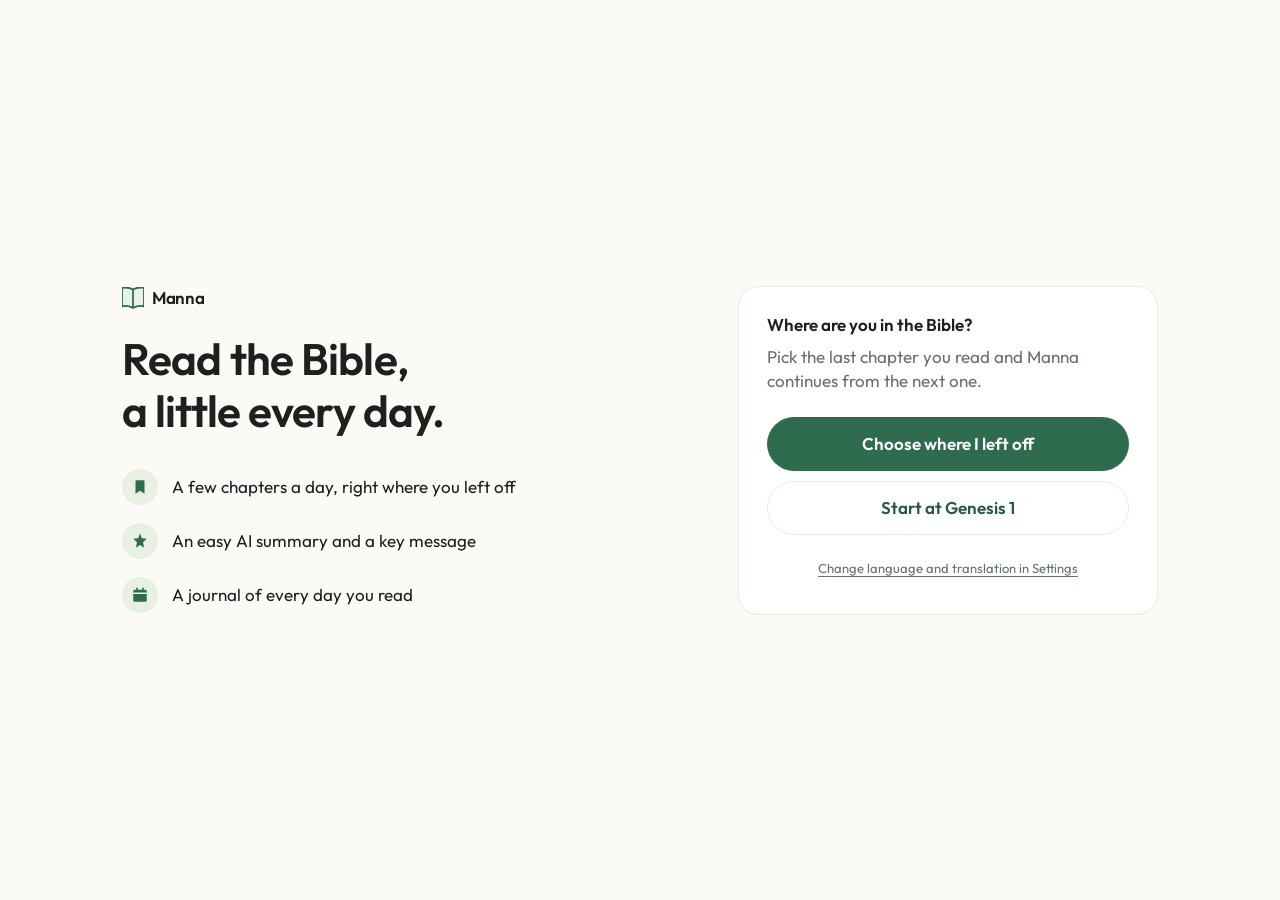
==== index.html @ 36f744a6 "Text size applies to the summary, key verse and message Co-Authored-By: Claude Opus 5.5 <noreply@ant" ====
<!doctype html>
<html lang="ko">
<head>
  <meta charset="utf-8">
  <meta name="viewport" content="width=device-width, initial-scale=1, viewport-fit=cover">
  <title>Manna</title>
  <meta name="description" content="매일 성경 몇 장씩, 쉬운 요약과 함께 읽는 기록">
  <meta name="theme-color" content="#FBFAF7">
  <meta name="apple-mobile-web-app-capable" content="yes">
  <meta name="apple-mobile-web-app-status-bar-style" content="default">
  <meta name="apple-mobile-web-app-title" content="Manna">
  <link rel="manifest" href="manifest.webmanifest">
  <link rel="icon" href="icon.svg?v=3" type="image/svg+xml">
  <link rel="apple-touch-icon" href="icon-180.png?v=3">
  <link rel="preconnect" href="https://fonts.googleapis.com">
  <link rel="preconnect" href="https://fonts.gstatic.com" crossorigin>
  <link href="https://fonts.googleapis.com/css2?family=Outfit:wght@400;600&family=Noto+Sans+KR:wght@400;600&display=swap" rel="stylesheet">
  <link rel="stylesheet" href="styles.css?v=202610302050">
</head>
<body>
  <nav class="tabs" id="tabs" aria-label="메뉴"></nav>
  <div class="app">
    <main id="view" class="screen"></main>
  </div>
  <div class="reading-bar" id="readingBar" role="region" aria-label="Reading" inert></div>
  <button class="to-top" id="toTop" type="button" hidden><svg width="18" height="18" viewBox="0 0 24 24" fill="none" stroke="currentColor" stroke-width="2" stroke-linecap="round" stroke-linejoin="round" aria-hidden="true"><path d="M18 15l-6-6-6 6"/></svg></button>
  <div class="toast" id="toast" role="status" aria-live="polite"></div>
  <script src="i18n.js?v=202610302050"></script>
  <script src="summary.js?v=202610302050"></script>
  <script src="app.js?v=202610302050"></script>
</body>
</html>
---- styles.css ----
:root {
  --bg: #FBFAF7;
  --surface: #FFFFFF;
  --ink: #1C211E;
  --muted: #67706B;
  --line: #ECE9E4;
  --primary: #2F6B4F;
  --green-text: #275C43;
  --soft: #E8EFE3;
  --halo: #D3E0CB;
  --chip: #EFECE7;
  --chip-text: #5E5A6B;
  --chevron: #878394;
  --coral-text: #A83C18;
  --coral-soft: #FCEEE8;
  --gutter: 22px;
  --radius-card: 16px;
  --radius-note: 12px;
  --reading-size: 17px;
  --font: "Outfit", "Noto Sans KR", -apple-system, system-ui, sans-serif;
  --max: 1040px;
  --narrow: 680px;
  --topbar: 64px;
  --glass: rgba(255, 255, 255, 0.72);
  --glass-blur: blur(20px) saturate(1.6);
  --glass-shadow: 0 4px 24px rgba(28, 33, 30, 0.10), inset 0 1px 0 rgba(255, 255, 255, 0.8);
  --selected: rgba(232, 239, 227, 0.9);
}

* { box-sizing: border-box; }
html { -webkit-text-size-adjust: 100%; }
html, body { overflow-x: clip; }
body {
  margin: 0;
  background: var(--bg);
  color: var(--ink);
  font-family: var(--font);
  font-size: 17px;
  line-height: 20px;
  -webkit-font-smoothing: antialiased;
  word-break: keep-all;
  overflow-wrap: break-word;
}
button, input, select { font-family: inherit; color: inherit; }
button { cursor: pointer; }
a { color: var(--green-text); }
.sr-only { position: absolute; width: 1px; height: 1px; overflow: hidden; clip: rect(0 0 0 0); white-space: nowrap; }

.app { min-height: 100vh; min-height: 100dvh; display: flex; flex-direction: column; }
/* Room for the tab bar, the iPhone home bar area and a clear 32 gap above the tabs. */
.screen { flex: 1; padding-bottom: calc(env(safe-area-inset-bottom, 0px) + 112px); }
.screen.no-tabs { padding-bottom: 40px; }

/* Header */
.top {
  background: var(--surface);
  border-bottom: 1px solid var(--line);
  padding: calc(env(safe-area-inset-top, 0px) + 20px) var(--gutter) 24px;
  display: flex; flex-direction: column; gap: 8px;
}
.top-row { display: flex; justify-content: space-between; align-items: center; margin-bottom: 14px; }
.top-label { font-size: 13px; line-height: 18px; color: var(--muted); }
.answer { font-size: 34px; line-height: 40px; font-weight: 600; letter-spacing: -0.02em; margin: 0; }
.page-title { font-size: 34px; line-height: 40px; font-weight: 600; letter-spacing: -0.02em; margin: 0; }

.streak {
  display: inline-flex; align-items: center; gap: 6px;
  background: var(--soft); color: var(--green-text);
  border-radius: 999px; padding: 7px 13px;
  font-size: 13px; font-weight: 400; line-height: 16px;
}
.streak.off { background: var(--chip); color: var(--chip-text); }

.round {
  width: 44px; height: 44px; border-radius: 999px; border: none;
  background: var(--chip); display: inline-flex; align-items: center; justify-content: center; padding: 0;
  color: var(--chip-text); flex-shrink: 0;
}
.round.small { width: 36px; height: 36px; position: relative; }
.round.small::after { content: ""; position: absolute; inset: -4px; }

/* Sheet style header */
.bar {
  display: grid; grid-template-columns: 36px 1fr 36px; align-items: center;
  padding: calc(env(safe-area-inset-top, 0px) + 16px) var(--gutter) 8px;
}
.bar-title { margin: 0; text-align: center; font-size: 17px; line-height: 22px; font-weight: 600; }

/* Content */
.content { padding: 0 var(--gutter); display: flex; flex-direction: column; }
.section { margin: 24px 0 8px; font-size: 17px; line-height: 22px; font-weight: 600; color: var(--ink); }
.card { background: var(--surface); border: 1px solid var(--line); border-radius: var(--radius-card); }
.card.pad { padding: 18px 16px; }
.note { font-size: 13px; line-height: 19px; color: var(--muted); }
.note-box { background: var(--chip); color: var(--chip-text); border-radius: var(--radius-note); padding: 12px 14px; font-size: 13px; line-height: 19px; }
.warn { color: var(--coral-text); font-size: 13px; line-height: 19px; }
.divider { height: 1px; background: var(--line); }

/* Summary */
.summary { display: flex; flex-direction: column; gap: 16px; }
.points { display: flex; flex-direction: column; gap: 10px; margin: 0; padding: 0; list-style: none; }
.points li { display: flex; gap: 10px; font-size: 17px; line-height: 24px; }
.num {
  width: 14px; color: var(--green-text);
  font-size: 17px; line-height: 24px; font-weight: 600; flex-shrink: 0;
}
.chapter-title { font-size: 13px; font-weight: 400; color: var(--muted); margin: 4px 0 -4px; }
.verse-label { font-size: 13px; line-height: 19px; font-weight: 400; color: var(--muted); }
.verse-text { font-size: 17px; line-height: 24px; margin-top: 2px; }
.message { background: var(--soft); border-radius: var(--radius-note); padding: 12px 14px; display: flex; flex-direction: column; gap: 4px; }
/* The green box says it is the key message by itself. The label stays for screen readers. */
.message-label { position: absolute; width: 1px; height: 1px; overflow: hidden; clip: rect(0 0 0 0); white-space: nowrap; }
.message-text { font-size: 17px; line-height: 24px; }

.skeleton { display: flex; flex-direction: column; gap: 10px; }
.skeleton span { height: 14px; border-radius: 999px; background: var(--chip); animation: pulse 1.4s ease-in-out infinite; }
.skeleton span:nth-child(2) { width: 86%; }
.skeleton span:nth-child(3) { width: 64%; }
@keyframes pulse { 50% { opacity: 0.45; } }
@media (prefers-reduced-motion: reduce) { .skeleton span { animation: none; } }

/* Passage */
/* Chapter names stand alone in green. Space between chapters does the separating, no lines. */
.chapter-break { margin: 36px 0 14px; font-size: 17px; line-height: 22px; font-weight: 600; }
.chapter-break span { font-size: 17px; line-height: 22px; font-weight: 600; color: var(--green-text); }
.verse { margin: 0 0 14px; font-size: var(--reading-size); line-height: 1.75; }
.verse sup { color: var(--green-text); font-size: 13px; font-weight: 400; margin-right: 4px; vertical-align: super; line-height: 0; }
.passage-card { padding: 4px 18px 8px; }
.passage-card .chapter:first-child .chapter-break { margin-top: 18px; }

/* Sticky reading bar */
.reading-bar {
  position: fixed; top: 0; left: 0; right: 0; z-index: 20;
  background: rgba(247, 245, 242, 0.96);
  -webkit-backdrop-filter: blur(8px); backdrop-filter: blur(8px);
  border-bottom: 1px solid var(--line);
  transform: translateY(-100%); transition: transform 0.2s ease;
}
.reading-bar.show { transform: translateY(0); }
.reading-bar .inner { padding: calc(env(safe-area-inset-top, 0px) + 12px) var(--gutter) 12px; display: flex; flex-direction: column; gap: 10px; }
.reading-bar .row { display: flex; justify-content: space-between; align-items: center; }
.reading-bar .title { font-size: 17px; font-weight: 600; }
.progress { display: grid; gap: 4px; }
.side-progress { display: none; }
.progress div { height: 4px; border-radius: 999px; background: var(--soft); overflow: hidden; }
.progress div b { display: block; height: 100%; background: var(--primary); border-radius: 999px; }

/* Buttons */
.btn {
  width: 100%; height: 54px; border-radius: 999px; border: none;
  background: var(--primary); color: #FFFFFF; font-size: 17px; font-weight: 600;
}
.btn:disabled { opacity: 0.5; }
.btn.danger { background: var(--coral-text); }
.btn.secondary { background: var(--surface); color: var(--green-text); border: 1px solid var(--line); }
.btn.small { height: 44px; font-size: 17px; }
.link-btn { background: none; border: none; padding: 10px 0; min-height: 44px; color: var(--green-text); font-size: 17px; font-weight: 600; text-align: left; }
.btn-row { display: grid; grid-auto-flow: column; grid-auto-columns: minmax(0, 1fr); gap: 8px; }
.btn-row .pill { display: inline-flex; align-items: center; justify-content: center; width: 100%; height: 44px; padding: 0 10px; white-space: nowrap; }
.pill {
  height: 44px; padding: 0 18px; border-radius: 999px; border: 1px solid var(--line); background: var(--surface);
  font-size: 17px; color: var(--green-text); font-weight: 600;
}
.done-area { margin-top: 28px; display: flex; flex-direction: column; gap: 10px; }

/* Rows */
.row-item {
  min-height: 50px; display: flex; align-items: center; justify-content: space-between; gap: 12px;
  padding: 0 16px; border-bottom: 1px solid var(--line); width: 100%; background: none; border-left: none; border-right: none; border-top: none;
  text-align: left; font-size: 17px; text-decoration: none; color: var(--ink);
}
.card > .row-item:last-child { border-bottom: none; }
.row-value { display: flex; align-items: center; gap: 6px; font-size: 17px; font-weight: 400; }
.row-stack { display: flex; flex-direction: column; gap: 2px; padding: 12px 0; }
.row-stack .sub { font-size: 13px; color: var(--muted); font-weight: 400; }
.block { padding: 14px 16px; display: flex; flex-direction: column; gap: 10px; border-bottom: 1px solid var(--line); }
.card > .block:last-child { border-bottom: none; }

/* Segmented */
.seg { display: grid; background: var(--line); border-radius: 999px; padding: 3px; }
.seg button { height: 38px; border: none; border-radius: 999px; background: transparent; font-size: 17px; color: #5C655F; }
.seg button[aria-pressed="true"] { background: var(--surface); color: var(--ink); font-weight: 600; box-shadow: 0 1px 2px rgba(30, 27, 46, 0.1); }

input[type="range"] { width: 100%; accent-color: var(--primary); height: 24px; }
.field { width: 100%; height: 46px; border-radius: 12px; border: 1px solid var(--line); background: var(--bg); padding: 0 12px; font-size: 17px; }
.field:focus, .seg button:focus-visible, .btn:focus-visible, .round:focus-visible, .row-item:focus-visible, .pill:focus-visible { outline: 2px solid var(--primary); outline-offset: 2px; }

/* Calendar */
.cal-head { display: flex; justify-content: space-between; align-items: center; margin: 22px 0 10px; }
.cal-head span { font-size: 17px; font-weight: 600; }
.cal { padding: 14px 12px; }
.cal-grid { display: grid; grid-template-columns: repeat(7, minmax(0, 1fr)); row-gap: 6px; column-gap: 4px; }
.cal-week { font-size: 13px; font-weight: 400; color: var(--muted); text-align: center; margin-bottom: 6px; }
.cal-cell { height: 40px; display: flex; align-items: center; justify-content: center; }
.day {
  width: 36px; height: 36px; border-radius: 999px; border: none; background: transparent;
  font-size: 17px; display: flex; align-items: center; justify-content: center; padding: 0; color: var(--ink);
}
.day.read { background: var(--soft); color: var(--green-text); font-weight: 600; }
.day.today { box-shadow: inset 0 0 0 1.5px var(--primary); }
.day.selected { background: var(--primary); color: #FFFFFF; font-weight: 600; box-shadow: 0 0 0 3px var(--halo); }
.day.future { color: var(--chevron); }
.day:disabled { cursor: default; }

.stats { display: flex; gap: 28px; margin-top: 18px; }
.stat { display: flex; flex-direction: column; gap: 4px; }
.stat b { font-size: 34px; line-height: 34px; font-weight: 600; letter-spacing: -0.02em; }
.stat span { font-size: 13px; line-height: 18px; color: var(--muted); }
.stat-sep { width: 1px; background: var(--line); }

/* Picker */
.book-grid { display: grid; grid-template-columns: repeat(3, minmax(0, 1fr)); gap: 8px; }
.book-grid button, .ch-grid button {
  min-height: 44px; border-radius: 12px; border: 1px solid var(--line); background: var(--surface); font-size: 17px; padding: 6px;
}
.ch-grid { display: grid; grid-template-columns: repeat(6, minmax(0, 1fr)); gap: 8px; }
.book-grid button[aria-pressed="true"], .ch-grid button[aria-pressed="true"] { background: var(--primary); border-color: var(--primary); color: #FFFFFF; font-weight: 600; }

/* Tabs */
.tabs {
  position: fixed; bottom: 0; left: 0; right: 0; z-index: 10;
  background: var(--surface); border-top: 1px solid var(--line);
}
.tabs .inner { display: grid; grid-template-columns: repeat(2, minmax(0, 1fr)); padding: 8px 0 calc(env(safe-area-inset-bottom, 0px) + 10px); }
.tabs a { display: flex; flex-direction: column; align-items: center; gap: 4px; text-decoration: none; color: var(--muted); font-size: 13px; font-weight: 400; line-height: 16px; }
.tabs a[aria-current="page"] { color: var(--green-text); }

/* Toast */
.toast {
  position: fixed; left: 50%; bottom: calc(env(safe-area-inset-bottom, 0px) + 84px); transform: translateX(-50%);
  background: var(--ink); color: #FFFFFF; border-radius: 999px; padding: 10px 10px 10px 18px;
  display: flex; align-items: center; gap: 12px; font-size: 17px; z-index: 30; max-width: calc(100% - 44px);
}
.toast button { background: rgba(255, 255, 255, 0.14); color: #FFFFFF; border: none; border-radius: 999px; height: 32px; padding: 0 12px; font-size: 13px; font-weight: 400; }
.toast:empty { display: none; }

/* Side padding that grows on wide screens, so backgrounds run full width
   and content sits in one centered area, like Stay Counter and Shuo. */
.top, .content, .bar, .reading-bar .inner {
  padding-left: max(var(--gutter), calc((100% - var(--max)) / 2 + var(--gutter)));
  padding-right: max(var(--gutter), calc((100% - var(--max)) / 2 + var(--gutter)));
}
.content.narrow, .bar.narrow {
  padding-left: max(var(--gutter), calc((100% - var(--narrow)) / 2 + var(--gutter)));
  padding-right: max(var(--gutter), calc((100% - var(--narrow)) / 2 + var(--gutter)));
}
.tabs .brand { display: none; }
@media (max-width: 899px) { .tabs.hide-m { display: none; } }
.cols, .col { display: contents; }

/* Tablet and laptop */
@media (min-width: 900px) {
  .tabs {
    position: sticky; top: 0; bottom: auto; order: -1; z-index: 20;
    border-top: 0; border-bottom: 1px solid var(--line);
  }
  .tabs .inner {
    display: flex; align-items: center; gap: 28px; height: var(--topbar); padding-top: 0; padding-bottom: 0;
    padding-left: max(var(--gutter), calc((100% - var(--max)) / 2 + var(--gutter)));
    padding-right: max(var(--gutter), calc((100% - var(--max)) / 2 + var(--gutter)));
  }
  .tabs .brand { display: block; margin-right: auto; font-size: 17px; font-weight: 600; letter-spacing: -0.02em; color: var(--ink); text-decoration: none; }
  .tabs a:not(.brand) { flex-direction: row; height: var(--topbar); font-size: 17px; font-weight: 400; line-height: var(--topbar); }
  .tabs a:not(.brand) svg { display: none; }
  .tabs a[aria-current="page"] { box-shadow: inset 0 -2px 0 var(--primary); }
  .tabs a:not(.brand):hover { color: var(--green-text); }

  .screen { padding-bottom: 80px; }
  .top { padding-top: 40px; padding-bottom: 36px; }
  .answer { font-size: 44px; line-height: 52px; }
  .page-title { font-size: 44px; line-height: 52px; }
  .bar { padding-top: 24px; }
  .reading-bar { display: none; }
  .side-progress { display: flex; flex-direction: column; gap: 10px; margin-top: 28px; padding-top: 20px; border-top: 1px solid var(--line); }
  .side-progress .title { font-size: 17px; font-weight: 600; }
  .side-progress .row { display: flex; justify-content: space-between; align-items: center; }
  .reading-bar .inner { padding-top: 12px; }
  .toast { bottom: 32px; }

  /* Two columns. The summary stays beside the passage while you read. */
  .cols { display: grid; grid-template-columns: minmax(0, 380px) minmax(0, 1fr); column-gap: 40px; align-items: start; }
  .col { display: flex; flex-direction: column; min-width: 0; }
  .col.side { position: sticky; top: var(--topbar); }
  .col.main { max-width: 680px; }
  .welcome-actions { flex-direction: row; }
  .welcome-actions .btn { width: 280px; }

  .book-grid { grid-template-columns: repeat(4, minmax(0, 1fr)); }
  .ch-grid { grid-template-columns: repeat(10, minmax(0, 1fr)); }

  .row-item:hover, .book-grid button:hover, .ch-grid button:hover { background: #FBFAF8; }
  .day:not(:disabled):hover { box-shadow: inset 0 0 0 1.5px var(--halo); }
  .btn:hover { filter: brightness(0.95); }
  .pill:hover, .round:hover { background: var(--line); }
}

@media (min-width: 900px) {
  .col.side { max-height: calc(100vh - var(--topbar)); overflow-y: auto; padding-bottom: 24px; }
  .day-col { padding-top: 68px; }
  .col.main > .disc:first-child { margin-top: 48px; }
}

/* First open */
.tabs.hide-all { display: none !important; }
.screen.welcome-screen { padding-bottom: 0; }
.welcome {
  min-height: 100vh; min-height: 100dvh; display: flex; flex-direction: column;
  padding: calc(env(safe-area-inset-top, 0px) + 92px) var(--gutter) calc(env(safe-area-inset-bottom, 0px) + 32px);
}
.w-intro { display: flex; flex-direction: column; }
.w-brand { display: flex; align-items: center; gap: 8px; font-size: 17px; font-weight: 600; letter-spacing: -0.02em; }
.w-title { margin: 20px 0 0; font-size: 34px; line-height: 40px; font-weight: 600; letter-spacing: -0.02em; white-space: pre-line; }
.w-feats { list-style: none; margin: 32px 0 0; padding: 0; display: flex; flex-direction: column; gap: 18px; }
.w-feats li { display: flex; gap: 14px; align-items: center; font-size: 17px; line-height: 24px; }

.w-ic { width: 36px; height: 36px; border-radius: 999px; background: var(--soft); display: flex; align-items: center; justify-content: center; flex-shrink: 0; }
.w-gap { flex-grow: 1; min-height: 40px; }
.w-form { display: flex; flex-direction: column; gap: 10px; }
.w-card-title, .w-card-body { display: none; }
.w-note { margin-top: 6px; text-align: center; font-size: 13px; line-height: 19px; color: var(--muted); text-decoration: underline; text-underline-offset: 3px; padding: 8px 0; }
@media (min-width: 900px) {
  .welcome { flex-direction: row; align-items: center; justify-content: center; gap: 96px; padding: 64px var(--gutter); }
  .w-intro { flex: 1; max-width: 520px; }
  .w-title { margin-top: 24px; font-size: 44px; line-height: 52px; }
  .w-gap { display: none; }
  .w-form { flex: 0 0 420px; background: var(--surface); border: 1px solid var(--line); border-radius: 20px; padding: 28px; }
  .w-card-title { display: block; font-size: 17px; font-weight: 600; }
  .w-card-body { display: block; margin: 0 0 14px; font-size: 17px; line-height: 24px; color: var(--muted); }
}
@media (max-width: 899px) and (max-height: 740px) {
  .welcome { padding-top: calc(env(safe-area-inset-top, 0px) + 48px); }
  .w-title { margin-top: 16px; }
  .w-feats { margin-top: 24px; gap: 14px; }
}

/* Expand in place: card row with chevron down */
.disc { margin-top: 24px; overflow: hidden; }
.disc + .disc { margin-top: 12px; }
.disc-head { width: 100%; min-height: 54px; padding: 0 16px; display: flex; align-items: center; justify-content: space-between; gap: 12px; background: none; border: none; text-align: left; font-size: 17px; font-weight: 600; color: var(--ink); }
.disc-body { padding: 4px 18px 8px; }
.disc-body .chapter:first-child .chapter-break { margin-top: 12px; }
.disc-head:focus-visible { outline: 2px solid var(--primary); outline-offset: -2px; border-radius: var(--radius-card); }

/* Journal day card. Chevron centers on the date and title as one block. */
.j-head { display: flex; align-items: center; justify-content: space-between; gap: 12px; }
.j-meta { display: flex; flex-direction: column; gap: 2px; min-width: 0; }
.j-list { display: flex; flex-direction: column; gap: 12px; margin-top: 24px; }
.jcard { display: flex; flex-direction: column; gap: 10px; padding: 18px 16px; text-decoration: none; color: var(--ink); }
.day-col > .jcard { margin-top: 24px; }
.j-date { font-size: 13px; line-height: 18px; color: var(--muted); }
.j-row { display: flex; align-items: center; justify-content: space-between; gap: 12px; }
.j-title { font-size: 17px; line-height: 22px; font-weight: 600; }
.j-msg { margin-top: 0; font-size: 17px; line-height: 24px; color: var(--ink); }
.j-msg.muted { color: var(--muted); margin-top: 0; }
a.jcard:focus-visible { outline: 2px solid var(--primary); outline-offset: 2px; }
@media (min-width: 900px) {
  .j-list, .day-col > .jcard { margin-top: 0; }
  a.jcard:hover { background: #FBFAF8; }
  .disc-head:hover { background: #FBFAF8; }
}
.card.pad + .disc, .note-box + .disc { margin-top: 12px; }

/* Design system page, opened from Settings */
.sw { display: grid; grid-template-columns: repeat(auto-fill, minmax(96px, 1fr)); gap: 10px; }
.sw div { border-radius: var(--radius-note); border: 1px solid var(--line); overflow: hidden; font-size: 13px; background: var(--surface); }
.sw div span { display: block; height: 48px; border-bottom: 1px solid var(--line); }
.sw div p { margin: 0; padding: 6px 8px; line-height: 18px; }
.sw div p i { font-style: normal; color: var(--muted); }
.ds .tr { padding: 14px 16px; border-top: 1px solid var(--line); }
.ds .tr:first-child { border-top: 0; }
.ds .tr small { display: block; font-size: 13px; line-height: 19px; color: var(--muted); padding-top: 6px; }
.ds .ds-rule { font-size: 17px; line-height: 24px; }
.ds-demo { padding: 20px 16px 24px; }
.ds-demo .round { width: 44px; height: 44px; }
.ds-btn { display: flex; align-items: center; justify-content: center; }

/* Back to top. A round button near the thumb, only while reading a long passage. */
.to-top {
  position: fixed; right: var(--gutter); bottom: calc(env(safe-area-inset-bottom, 0px) + 84px); z-index: 15;
  width: 48px; height: 48px; border-radius: 999px; border: 1px solid var(--line); background: var(--surface);
  color: var(--green-text); display: flex; align-items: center; justify-content: center; padding: 0;
  box-shadow: 0 2px 8px rgba(28, 33, 30, 0.12);
}
.to-top[hidden] { display: none; }
.to-top:focus-visible { outline: 2px solid var(--primary); outline-offset: 2px; }
@media (min-width: 900px) {
  .to-top { bottom: 32px; right: max(var(--gutter), calc((100% - var(--max)) / 2 + var(--gutter))); }
  .to-top:hover { background: #FBFAF8; }
}

/* ============================================================
   Warm white, sage and glass.
   Glass only on things that float above the content: the tab bar, the reading bar,
   round buttons and back to top. Content sits flat on the page, separated by space
   and hairlines. Cards stay only where they hold controls, like Settings.
   ============================================================ */
.glass, .round, .to-top {
  background: var(--glass);
  -webkit-backdrop-filter: var(--glass-blur); backdrop-filter: var(--glass-blur);
  border: 1px solid rgba(0, 0, 0, 0.04);
  box-shadow: var(--glass-shadow);
}
.round { color: var(--chip-text); }
@media (min-width: 900px) { .pill:hover, .round:hover { background: rgba(255, 255, 255, 0.9); } }

/* Header sits on the page, no white band */
.top { background: transparent; border-bottom: 0; }

/* Summary, passage, calendar and journal day sit flat on the page */
[data-key] > .card.pad, .card.pad.summary, .col.side .card.pad { background: none; border: 0; border-radius: 0; padding: 4px 0 0; }
.card.passage-card { background: none; border: 0; border-radius: 0; padding: 0; }
.card.cal { background: none; border: 0; border-radius: 0; padding: 4px 0 0; }
.jcard, .card.jcard { background: none; border: 0; border-top: 1px solid var(--line); border-radius: 0; padding: 16px 0 4px; }
.j-list { gap: 0; }
@media (min-width: 900px) { a.jcard:hover { background: none; } a.jcard:hover .j-title { color: var(--green-text); } }

/* The passage is a divided row that opens in place, not a card */
.disc { background: none; border: 0; border-top: 1px solid var(--line); border-bottom: 1px solid var(--line); border-radius: 0; overflow: visible; }
.disc + .disc { margin-top: 0; border-top: 0; }
.disc-head { padding: 0; }
.disc-body { padding: 0 0 12px; }
.disc-head:focus-visible { border-radius: 8px; }
@media (min-width: 900px) { .disc-head:hover { background: none; color: var(--green-text); } }

/* Phones. A floating glass tab bar, centered above the home bar. */
@media (max-width: 899px) {
  .tabs {
    left: 50%; right: auto; bottom: calc(env(safe-area-inset-bottom, 0px) + 16px); transform: translateX(-50%);
    border-top: 0; border-radius: 999px;
    background: var(--glass); -webkit-backdrop-filter: var(--glass-blur); backdrop-filter: var(--glass-blur);
    border: 1px solid rgba(0, 0, 0, 0.04); box-shadow: var(--glass-shadow);
  }
  .tabs .inner { display: flex; gap: 6px; padding: 6px; }
  .tabs a:not(.brand) { padding: 6px 22px; border-radius: 999px; gap: 2px; min-width: 44px; }
  .tabs a[aria-current="page"] { background: var(--selected); }
  .toast { bottom: calc(env(safe-area-inset-bottom, 0px) + 96px); }
  .to-top { bottom: calc(env(safe-area-inset-bottom, 0px) + 100px); }

  /* The reading bar floats too, with a little space around it */
  .reading-bar {
    left: 12px; right: 12px; top: calc(env(safe-area-inset-top, 0px) + 8px);
    border: 1px solid rgba(0, 0, 0, 0.04); border-radius: 22px;
    background: var(--glass); -webkit-backdrop-filter: var(--glass-blur); backdrop-filter: var(--glass-blur);
    box-shadow: var(--glass-shadow);
    transform: translateY(calc(-100% - 24px));
  }
  .reading-bar .inner { padding: 10px 16px; gap: 8px; }
}
/* Laptops keep the top bar, in glass over warm white */
@media (min-width: 900px) {
  .tabs { background: rgba(251, 250, 247, 0.8); -webkit-backdrop-filter: var(--glass-blur); backdrop-filter: var(--glass-blur); }
}

/* Sections. Summary and Passage are the same level, so they share one header style and one rhythm. */
.section { font-size: 20px; line-height: 26px; margin: 32px 0 12px; }
.summary { gap: 20px; }
.disc { margin-top: 40px; }
.disc-head { min-height: 64px; font-size: 20px; line-height: 26px; }
@media (min-width: 900px) {
  /* Line Passage up with Summary in the next column. */
  .col.main > .disc:first-child { margin-top: 13px; border-top: 0; }
}
/* Every section header has exactly 12 between it and its content.
   Passage keeps a large tap area by putting the extra height above the text, not below. */
.disc-head { min-height: 0; padding: 20px 0 12px; align-items: center; }
.disc-head[aria-expanded="false"] { padding-bottom: 20px; }
.disc-body .chapter:first-child .chapter-break,
.passage-card .chapter:first-child .chapter-break { margin-top: 0; }
@media (min-width: 900px) {
  .col.main > .disc:first-child { margin-top: 12px; }
}
[data-key] > .card.pad, .card.pad.summary, .col.side .card.pad { padding-top: 0; }
.ds-demo { padding: 0; }
/* Layers. Things that float over content are glass with a shadow: the tab bar, the reading bar and back to top.
   Things that sit on the page are flat. Every round button on the page is one grey circle, the same in Manna and Shuo. */
.round { background: var(--chip); -webkit-backdrop-filter: none; backdrop-filter: none; border: 0; box-shadow: none; color: var(--ink); }
@media (min-width: 900px) { .round:hover { background: var(--line); } }
/* One size for every round button. 44 circle, 20 icon, 2 stroke. */
.round, .round.small, .to-top { width: 44px; height: 44px; }
.round svg, .to-top svg { width: 20px; height: 20px; }
.round svg *, .to-top svg * { stroke-width: 2; }
/* Back to top floats over the text, so it is glass with a shadow, like the tab bar and reading bar. */
.to-top { background: var(--glass); -webkit-backdrop-filter: var(--glass-blur); backdrop-filter: var(--glass-blur); border: 1px solid rgba(0, 0, 0, 0.04); box-shadow: var(--glass-shadow); color: var(--ink); }
/* Delete style actions are plain coral text, centered at the bottom, the same in all three apps. They always ask first. */
.del-wrap { display: flex; flex-direction: column; align-items: center; margin-top: 24px; }
.text-btn { border: 0; background: none; font-family: inherit; font-size: 17px; line-height: 22px; font-weight: 600; color: var(--coral-text); padding: 11px 16px; min-height: 44px; border-radius: 12px; }
.text-btn:focus-visible { outline: 2px solid var(--primary); outline-offset: 2px; }


/* ============================================================
   Buttons, one job per style.
   Primary green fill for the one main action. Secondary white with a line for every other action.
   Round grey circle for icon only. Coral text for destructive. Sage is never a button, it only highlights.
   ============================================================ */
/* Inline actions are small, 44 tall, with 14 inside so the icon lines up with text inside boxes, like the key message. */
.act-btn { width: auto; height: 44px; display: inline-flex; align-items: center; gap: 8px; padding: 0 16px 0 14px; align-self: flex-start; }
.share-btn { margin-top: -8px; }
.act-btn svg { width: 20px; height: 20px; flex-shrink: 0; }
.kv-group { margin-top: 0; }
.listen-row { margin: 0 0 24px; }
.disc-body[hidden] { display: none; }
/* Equal space on every side of the highlight. Negative margins keep the text exactly where it was. */
/* The highlight is drawn behind the verse, so the text never moves. It reaches 4 above and fills the line space below, so the space around the words is even. */
.verse { position: relative; z-index: 0; }
.verse.speaking::before { content: ""; position: absolute; z-index: -1; left: -12px; right: -12px; top: -4px; bottom: 0; background: var(--soft); border-radius: 12px; }
.bar-left { display: flex; align-items: center; gap: 12px; min-width: 0; }
.bar-right { display: flex; align-items: center; gap: 10px; flex-shrink: 0; }
.play-btn { width: 44px; height: 44px; border-radius: 999px; border: 0; padding: 0; background: var(--primary); color: #FFFFFF; display: flex; align-items: center; justify-content: center; flex-shrink: 0; }
.speed-chip { min-width: 44px; height: 32px; padding: 0 10px; border: 0; border-radius: 999px; background: var(--chip); color: var(--ink); font-family: inherit; font-size: 13px; }
.play-btn:focus-visible, .speed-chip:focus-visible { outline: 2px solid var(--primary); outline-offset: 2px; }
/* Share preview */
.share-wrap { position: fixed; inset: 0; z-index: 100; background: rgba(28, 33, 30, 0.35); display: flex; align-items: flex-end; justify-content: center; }
.share-sheet { width: 100%; max-width: 480px; max-height: 92vh; overflow: auto; box-sizing: border-box; background: var(--bg); border-radius: 18px 18px 0 0; padding: 12px var(--gutter) calc(env(safe-area-inset-bottom, 0px) + 24px); }
.share-head { display: grid; grid-template-columns: 44px 1fr 44px; align-items: center; height: 56px; }
.share-title { margin: 0; text-align: center; font-size: 17px; line-height: 22px; font-weight: 600; }
.share-img { display: block; width: 100%; height: auto; border-radius: 14px; border: 1px solid var(--line); margin: 12px 0 20px; }
.share-text-preview { margin: 12px 0 20px; font-size: 17px; line-height: 24px; }
@media (min-width: 900px) {
  .share-wrap { align-items: center; }
  .share-sheet { border-radius: 18px; padding-bottom: 24px; }
}

/* Spacing rhythm in the summary and passage. 12 inside a group, 24 between groups, 32 before a new section. */
.kv-group + .message { margin-top: -8px; }
.share-btn { margin-top: -8px; }
.disc { margin-top: 32px; }
.listen-row { margin: 0 0 24px; }

/* Section heading with its icon action right after the words. The column gap is 20, so this gives 32 above and 12 below. */
.head-row { display: flex; align-items: center; gap: 8px; }
.head-row .section { margin: 0; }
.head-row .round { margin: -9px 0; }
.summary .kv-head { margin: 12px 0 -8px; }
/* The reference ends the verse on the same line, in grey, the way a quote ends with its source. */
.kv-group .verse-text { margin: 0; }
.kv-ref { color: var(--muted); white-space: nowrap; }
.disc-row { position: relative; }
.listen-btn { position: absolute; top: 11px; left: 90px; }

/* Icon actions inside a section heading are 32 circles with an 18 icon, so they sit with the heading instead of towering over it.
   The tap area stays 44. The content below starts 12 under the circle, the tallest thing in the heading. */
.head-row .round, .listen-btn { width: 32px; height: 32px; }
.head-row .round { position: relative; }
.head-row .round svg, .listen-btn svg { width: 18px; height: 18px; }
.head-row .round::after, .listen-btn::after { content: ""; position: absolute; inset: -6px; }
.head-row .round { margin: -3px 0; }
.summary .kv-head { margin: 12px 0 -5px; }
.listen-btn { top: 17px; }
.disc-row:has(.listen-btn:not([hidden])) .disc-head { padding-bottom: 15px; }

/* Text size from Settings applies to everything you read, the passage and the summary.
   Line height keeps the same ratio as 17 on 24, and the numbers grow with the points. */
.summary .points li, .summary .num, .summary .verse-text, .summary .message-text { font-size: var(--reading-size); line-height: 1.41; }
.summary .num { width: auto; min-width: 14px; }
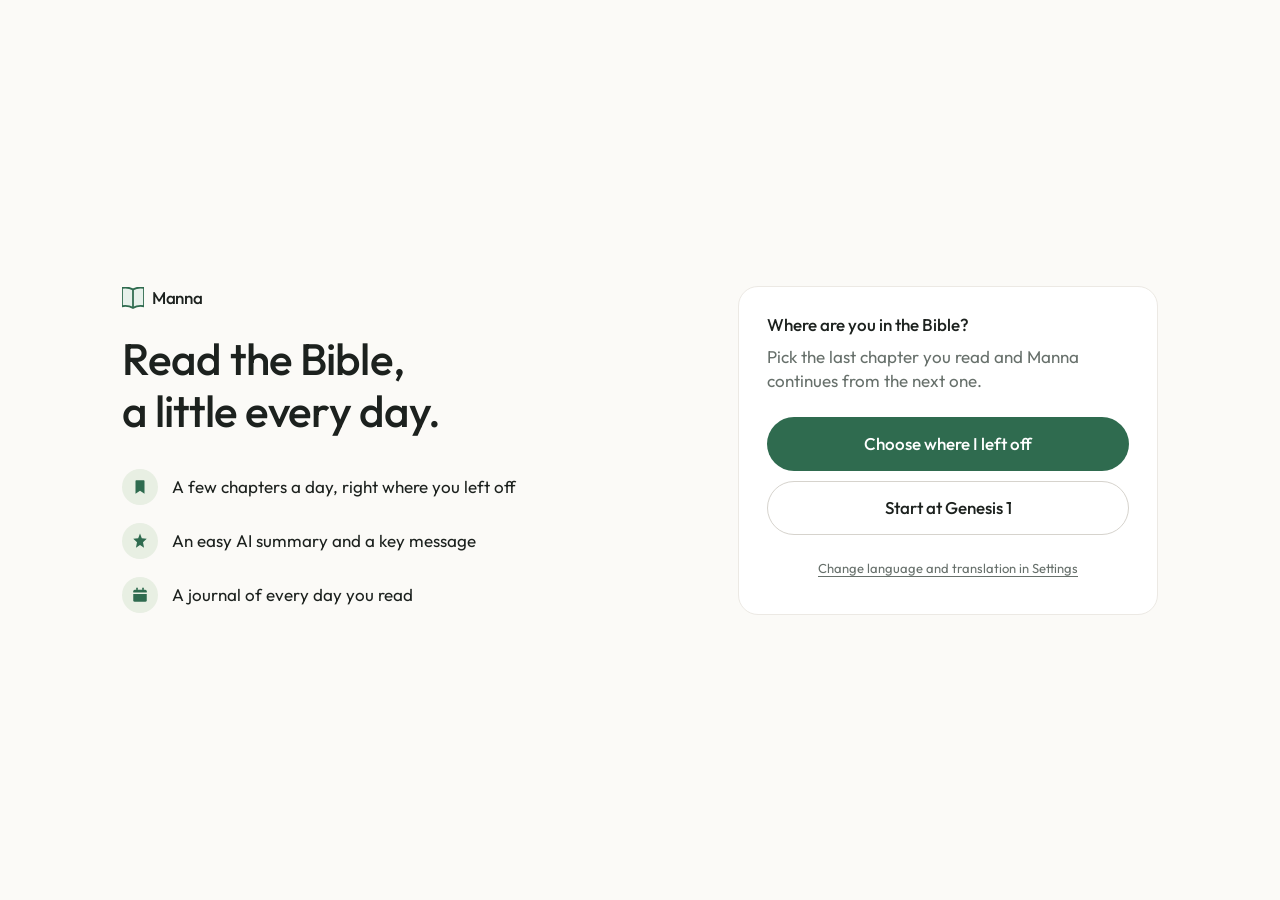
==== commit cc2e27e1: "Calmer, more minimal look in the SaySay family One warm white background with no header band. The da" ====
--- a/index.html
+++ b/index.html
@@ -14,8 +14,8 @@
   <link rel="apple-touch-icon" href="icon-180.png?v=3">
   <link rel="preconnect" href="https://fonts.googleapis.com">
   <link rel="preconnect" href="https://fonts.gstatic.com" crossorigin>
-  <link href="https://fonts.googleapis.com/css2?family=Outfit:wght@400;600&family=Noto+Sans+KR:wght@400;600&display=swap" rel="stylesheet">
-  <link rel="stylesheet" href="styles.css?v=202610302050">
+  <link href="https://fonts.googleapis.com/css2?family=Outfit:wght@300;400;500;600&family=Noto+Sans+KR:wght@300;400;500;600&family=Noto+Serif+KR:wght@400&family=Noto+Serif:wght@400&display=swap" rel="stylesheet">
+  <link rel="stylesheet" href="styles.css?v=202611140641">
 </head>
 <body>
   <nav class="tabs" id="tabs" aria-label="메뉴"></nav>
@@ -25,8 +25,8 @@
   <div class="reading-bar" id="readingBar" role="region" aria-label="Reading" inert></div>
   <button class="to-top" id="toTop" type="button" hidden><svg width="18" height="18" viewBox="0 0 24 24" fill="none" stroke="currentColor" stroke-width="2" stroke-linecap="round" stroke-linejoin="round" aria-hidden="true"><path d="M18 15l-6-6-6 6"/></svg></button>
   <div class="toast" id="toast" role="status" aria-live="polite"></div>
-  <script src="i18n.js?v=202610302050"></script>
-  <script src="summary.js?v=202610302050"></script>
-  <script src="app.js?v=202610302050"></script>
+  <script src="i18n.js?v=202611140641"></script>
+  <script src="summary.js?v=202611140641"></script>
+  <script src="app.js?v=202611140641"></script>
 </body>
 </html>
--- a/styles.css
+++ b/styles.css
@@ -60,8 +60,8 @@
 }
 .top-row { display: flex; justify-content: space-between; align-items: center; margin-bottom: 14px; }
 .top-label { font-size: 13px; line-height: 18px; color: var(--muted); }
-.answer { font-size: 34px; line-height: 40px; font-weight: 600; letter-spacing: -0.02em; margin: 0; }
-.page-title { font-size: 34px; line-height: 40px; font-weight: 600; letter-spacing: -0.02em; margin: 0; }
+.answer { font-size: 34px; line-height: 40px; font-weight: 500; letter-spacing: -0.02em; margin: 0; }
+.page-title { font-size: 34px; line-height: 40px; font-weight: 500; letter-spacing: -0.02em; margin: 0; }
 
 .streak {
   display: inline-flex; align-items: center; gap: 6px;
@@ -84,11 +84,11 @@
   display: grid; grid-template-columns: 36px 1fr 36px; align-items: center;
   padding: calc(env(safe-area-inset-top, 0px) + 16px) var(--gutter) 8px;
 }
-.bar-title { margin: 0; text-align: center; font-size: 17px; line-height: 22px; font-weight: 600; }
+.bar-title { margin: 0; text-align: center; font-size: 17px; line-height: 22px; font-weight: 500; }
 
 /* Content */
 .content { padding: 0 var(--gutter); display: flex; flex-direction: column; }
-.section { margin: 24px 0 8px; font-size: 17px; line-height: 22px; font-weight: 600; color: var(--ink); }
+.section { margin: 24px 0 8px; font-size: 17px; line-height: 22px; font-weight: 500; color: var(--ink); }
 .card { background: var(--surface); border: 1px solid var(--line); border-radius: var(--radius-card); }
 .card.pad { padding: 18px 16px; }
 .note { font-size: 13px; line-height: 19px; color: var(--muted); }
@@ -102,7 +102,7 @@
 .points li { display: flex; gap: 10px; font-size: 17px; line-height: 24px; }
 .num {
   width: 14px; color: var(--green-text);
-  font-size: 17px; line-height: 24px; font-weight: 600; flex-shrink: 0;
+  font-size: 17px; line-height: 24px; font-weight: 500; flex-shrink: 0;
 }
 .chapter-title { font-size: 13px; font-weight: 400; color: var(--muted); margin: 4px 0 -4px; }
 .verse-label { font-size: 13px; line-height: 19px; font-weight: 400; color: var(--muted); }
@@ -121,8 +121,8 @@
 
 /* Passage */
 /* Chapter names stand alone in green. Space between chapters does the separating, no lines. */
-.chapter-break { margin: 36px 0 14px; font-size: 17px; line-height: 22px; font-weight: 600; }
-.chapter-break span { font-size: 17px; line-height: 22px; font-weight: 600; color: var(--green-text); }
+.chapter-break { margin: 36px 0 14px; font-size: 17px; line-height: 22px; font-weight: 500; }
+.chapter-break span { font-size: 17px; line-height: 22px; font-weight: 500; color: var(--green-text); }
 .verse { margin: 0 0 14px; font-size: var(--reading-size); line-height: 1.75; }
 .verse sup { color: var(--green-text); font-size: 13px; font-weight: 400; margin-right: 4px; vertical-align: super; line-height: 0; }
 .passage-card { padding: 4px 18px 8px; }
@@ -139,7 +139,7 @@
 .reading-bar.show { transform: translateY(0); }
 .reading-bar .inner { padding: calc(env(safe-area-inset-top, 0px) + 12px) var(--gutter) 12px; display: flex; flex-direction: column; gap: 10px; }
 .reading-bar .row { display: flex; justify-content: space-between; align-items: center; }
-.reading-bar .title { font-size: 17px; font-weight: 600; }
+.reading-bar .title { font-size: 17px; font-weight: 500; }
 .progress { display: grid; gap: 4px; }
 .side-progress { display: none; }
 .progress div { height: 4px; border-radius: 999px; background: var(--soft); overflow: hidden; }
@@ -148,18 +148,18 @@
 /* Buttons */
 .btn {
   width: 100%; height: 54px; border-radius: 999px; border: none;
-  background: var(--primary); color: #FFFFFF; font-size: 17px; font-weight: 600;
+  background: var(--primary); color: #FFFFFF; font-size: 17px; font-weight: 500;
 }
 .btn:disabled { opacity: 0.5; }
 .btn.danger { background: var(--coral-text); }
 .btn.secondary { background: var(--surface); color: var(--green-text); border: 1px solid var(--line); }
 .btn.small { height: 44px; font-size: 17px; }
-.link-btn { background: none; border: none; padding: 10px 0; min-height: 44px; color: var(--green-text); font-size: 17px; font-weight: 600; text-align: left; }
+.link-btn { background: none; border: none; padding: 10px 0; min-height: 44px; color: var(--green-text); font-size: 17px; font-weight: 500; text-align: left; }
 .btn-row { display: grid; grid-auto-flow: column; grid-auto-columns: minmax(0, 1fr); gap: 8px; }
 .btn-row .pill { display: inline-flex; align-items: center; justify-content: center; width: 100%; height: 44px; padding: 0 10px; white-space: nowrap; }
 .pill {
   height: 44px; padding: 0 18px; border-radius: 999px; border: 1px solid var(--line); background: var(--surface);
-  font-size: 17px; color: var(--green-text); font-weight: 600;
+  font-size: 17px; color: var(--green-text); font-weight: 500;
 }
 .done-area { margin-top: 28px; display: flex; flex-direction: column; gap: 10px; }
 
@@ -179,7 +179,7 @@
 /* Segmented */
 .seg { display: grid; background: var(--line); border-radius: 999px; padding: 3px; }
 .seg button { height: 38px; border: none; border-radius: 999px; background: transparent; font-size: 17px; color: #5C655F; }
-.seg button[aria-pressed="true"] { background: var(--surface); color: var(--ink); font-weight: 600; box-shadow: 0 1px 2px rgba(30, 27, 46, 0.1); }
+.seg button[aria-pressed="true"] { background: var(--surface); color: var(--ink); font-weight: 500; box-shadow: 0 1px 2px rgba(30, 27, 46, 0.1); }
 
 input[type="range"] { width: 100%; accent-color: var(--primary); height: 24px; }
 .field { width: 100%; height: 46px; border-radius: 12px; border: 1px solid var(--line); background: var(--bg); padding: 0 12px; font-size: 17px; }
@@ -187,7 +187,7 @@
 
 /* Calendar */
 .cal-head { display: flex; justify-content: space-between; align-items: center; margin: 22px 0 10px; }
-.cal-head span { font-size: 17px; font-weight: 600; }
+.cal-head span { font-size: 17px; font-weight: 500; }
 .cal { padding: 14px 12px; }
 .cal-grid { display: grid; grid-template-columns: repeat(7, minmax(0, 1fr)); row-gap: 6px; column-gap: 4px; }
 .cal-week { font-size: 13px; font-weight: 400; color: var(--muted); text-align: center; margin-bottom: 6px; }
@@ -196,15 +196,15 @@
   width: 36px; height: 36px; border-radius: 999px; border: none; background: transparent;
   font-size: 17px; display: flex; align-items: center; justify-content: center; padding: 0; color: var(--ink);
 }
-.day.read { background: var(--soft); color: var(--green-text); font-weight: 600; }
+.day.read { background: var(--soft); color: var(--green-text); font-weight: 500; }
 .day.today { box-shadow: inset 0 0 0 1.5px var(--primary); }
-.day.selected { background: var(--primary); color: #FFFFFF; font-weight: 600; box-shadow: 0 0 0 3px var(--halo); }
+.day.selected { background: var(--primary); color: #FFFFFF; font-weight: 500; box-shadow: 0 0 0 3px var(--halo); }
 .day.future { color: var(--chevron); }
 .day:disabled { cursor: default; }
 
 .stats { display: flex; gap: 28px; margin-top: 18px; }
 .stat { display: flex; flex-direction: column; gap: 4px; }
-.stat b { font-size: 34px; line-height: 34px; font-weight: 600; letter-spacing: -0.02em; }
+.stat b { font-size: 34px; line-height: 34px; font-weight: 500; letter-spacing: -0.02em; }
 .stat span { font-size: 13px; line-height: 18px; color: var(--muted); }
 .stat-sep { width: 1px; background: var(--line); }
 
@@ -214,7 +214,7 @@
   min-height: 44px; border-radius: 12px; border: 1px solid var(--line); background: var(--surface); font-size: 17px; padding: 6px;
 }
 .ch-grid { display: grid; grid-template-columns: repeat(6, minmax(0, 1fr)); gap: 8px; }
-.book-grid button[aria-pressed="true"], .ch-grid button[aria-pressed="true"] { background: var(--primary); border-color: var(--primary); color: #FFFFFF; font-weight: 600; }
+.book-grid button[aria-pressed="true"], .ch-grid button[aria-pressed="true"] { background: var(--primary); border-color: var(--primary); color: #FFFFFF; font-weight: 500; }
 
 /* Tabs */
 .tabs {
@@ -259,7 +259,7 @@
     padding-left: max(var(--gutter), calc((100% - var(--max)) / 2 + var(--gutter)));
     padding-right: max(var(--gutter), calc((100% - var(--max)) / 2 + var(--gutter)));
   }
-  .tabs .brand { display: block; margin-right: auto; font-size: 17px; font-weight: 600; letter-spacing: -0.02em; color: var(--ink); text-decoration: none; }
+  .tabs .brand { display: block; margin-right: auto; font-size: 17px; font-weight: 500; letter-spacing: -0.02em; color: var(--ink); text-decoration: none; }
   .tabs a:not(.brand) { flex-direction: row; height: var(--topbar); font-size: 17px; font-weight: 400; line-height: var(--topbar); }
   .tabs a:not(.brand) svg { display: none; }
   .tabs a[aria-current="page"] { box-shadow: inset 0 -2px 0 var(--primary); }
@@ -272,7 +272,7 @@
   .bar { padding-top: 24px; }
   .reading-bar { display: none; }
   .side-progress { display: flex; flex-direction: column; gap: 10px; margin-top: 28px; padding-top: 20px; border-top: 1px solid var(--line); }
-  .side-progress .title { font-size: 17px; font-weight: 600; }
+  .side-progress .title { font-size: 17px; font-weight: 500; }
   .side-progress .row { display: flex; justify-content: space-between; align-items: center; }
   .reading-bar .inner { padding-top: 12px; }
   .toast { bottom: 32px; }
@@ -308,8 +308,8 @@
   padding: calc(env(safe-area-inset-top, 0px) + 92px) var(--gutter) calc(env(safe-area-inset-bottom, 0px) + 32px);
 }
 .w-intro { display: flex; flex-direction: column; }
-.w-brand { display: flex; align-items: center; gap: 8px; font-size: 17px; font-weight: 600; letter-spacing: -0.02em; }
-.w-title { margin: 20px 0 0; font-size: 34px; line-height: 40px; font-weight: 600; letter-spacing: -0.02em; white-space: pre-line; }
+.w-brand { display: flex; align-items: center; gap: 8px; font-size: 17px; font-weight: 500; letter-spacing: -0.02em; }
+.w-title { margin: 20px 0 0; font-size: 34px; line-height: 40px; font-weight: 500; letter-spacing: -0.02em; white-space: pre-line; }
 .w-feats { list-style: none; margin: 32px 0 0; padding: 0; display: flex; flex-direction: column; gap: 18px; }
 .w-feats li { display: flex; gap: 14px; align-items: center; font-size: 17px; line-height: 24px; }
 
@@ -324,7 +324,7 @@
   .w-title { margin-top: 24px; font-size: 44px; line-height: 52px; }
   .w-gap { display: none; }
   .w-form { flex: 0 0 420px; background: var(--surface); border: 1px solid var(--line); border-radius: 20px; padding: 28px; }
-  .w-card-title { display: block; font-size: 17px; font-weight: 600; }
+  .w-card-title { display: block; font-size: 17px; font-weight: 500; }
   .w-card-body { display: block; margin: 0 0 14px; font-size: 17px; line-height: 24px; color: var(--muted); }
 }
 @media (max-width: 899px) and (max-height: 740px) {
@@ -336,7 +336,7 @@
 /* Expand in place: card row with chevron down */
 .disc { margin-top: 24px; overflow: hidden; }
 .disc + .disc { margin-top: 12px; }
-.disc-head { width: 100%; min-height: 54px; padding: 0 16px; display: flex; align-items: center; justify-content: space-between; gap: 12px; background: none; border: none; text-align: left; font-size: 17px; font-weight: 600; color: var(--ink); }
+.disc-head { width: 100%; min-height: 54px; padding: 0 16px; display: flex; align-items: center; justify-content: space-between; gap: 12px; background: none; border: none; text-align: left; font-size: 17px; font-weight: 500; color: var(--ink); }
 .disc-body { padding: 4px 18px 8px; }
 .disc-body .chapter:first-child .chapter-break { margin-top: 12px; }
 .disc-head:focus-visible { outline: 2px solid var(--primary); outline-offset: -2px; border-radius: var(--radius-card); }
@@ -349,7 +349,7 @@
 .day-col > .jcard { margin-top: 24px; }
 .j-date { font-size: 13px; line-height: 18px; color: var(--muted); }
 .j-row { display: flex; align-items: center; justify-content: space-between; gap: 12px; }
-.j-title { font-size: 17px; line-height: 22px; font-weight: 600; }
+.j-title { font-size: 17px; line-height: 22px; font-weight: 500; }
 .j-msg { margin-top: 0; font-size: 17px; line-height: 24px; color: var(--ink); }
 .j-msg.muted { color: var(--muted); margin-top: 0; }
 a.jcard:focus-visible { outline: 2px solid var(--primary); outline-offset: 2px; }
@@ -483,7 +483,7 @@
 .to-top { background: var(--glass); -webkit-backdrop-filter: var(--glass-blur); backdrop-filter: var(--glass-blur); border: 1px solid rgba(0, 0, 0, 0.04); box-shadow: var(--glass-shadow); color: var(--ink); }
 /* Delete style actions are plain coral text, centered at the bottom, the same in all three apps. They always ask first. */
 .del-wrap { display: flex; flex-direction: column; align-items: center; margin-top: 24px; }
-.text-btn { border: 0; background: none; font-family: inherit; font-size: 17px; line-height: 22px; font-weight: 600; color: var(--coral-text); padding: 11px 16px; min-height: 44px; border-radius: 12px; }
+.text-btn { border: 0; background: none; font-family: inherit; font-size: 17px; line-height: 22px; font-weight: 500; color: var(--coral-text); padding: 11px 16px; min-height: 44px; border-radius: 12px; }
 .text-btn:focus-visible { outline: 2px solid var(--primary); outline-offset: 2px; }
 
 
@@ -512,7 +512,7 @@
 .share-wrap { position: fixed; inset: 0; z-index: 100; background: rgba(28, 33, 30, 0.35); display: flex; align-items: flex-end; justify-content: center; }
 .share-sheet { width: 100%; max-width: 480px; max-height: 92vh; overflow: auto; box-sizing: border-box; background: var(--bg); border-radius: 18px 18px 0 0; padding: 12px var(--gutter) calc(env(safe-area-inset-bottom, 0px) + 24px); }
 .share-head { display: grid; grid-template-columns: 44px 1fr 44px; align-items: center; height: 56px; }
-.share-title { margin: 0; text-align: center; font-size: 17px; line-height: 22px; font-weight: 600; }
+.share-title { margin: 0; text-align: center; font-size: 17px; line-height: 22px; font-weight: 500; }
 .share-img { display: block; width: 100%; height: auto; border-radius: 14px; border: 1px solid var(--line); margin: 12px 0 20px; }
 .share-text-preview { margin: 12px 0 20px; font-size: 17px; line-height: 24px; }
 @media (min-width: 900px) {
@@ -552,3 +552,110 @@
    Line height keeps the same ratio as 17 on 24, and the numbers grow with the points. */
 .summary .points li, .summary .num, .summary .verse-text, .summary .message-text { font-size: var(--reading-size); line-height: 1.41; }
 .summary .num { width: auto; min-width: 14px; }
+
+/* ============================================================
+   Motion, like iOS. The same in Stay Counter, Shuo and Manna.
+   Going deeper slides left, going back slides right. Switching tabs stays still.
+   The tab pill slides and can be dragged. The share sheet rises and can be pulled down.
+   ============================================================ */
+:root { --ease-sheet: cubic-bezier(0.32, 0.72, 0, 1); --ease-spring: cubic-bezier(0.34, 1.36, 0.5, 1); }
+
+.tabs .tab-pill { display: none; }
+@media (max-width: 899px) {
+  .tabs { touch-action: none; user-select: none; -webkit-user-select: none; }
+  .tabs .inner { position: relative; }
+  .tabs .tab-pill { display: block; position: absolute; left: 0; top: 6px; bottom: 6px; border-radius: 999px; background: var(--selected); pointer-events: none; transition: transform 0.5s var(--ease-spring), width 0.5s var(--ease-spring), scale 0.2s ease-out; }
+  .tabs .tab-pill.instant { transition: none; }
+  .tabs .tab-pill.dragging { transition: scale 0.2s ease-out; scale: 1.08; }
+  .tabs a:not(.brand) { position: relative; z-index: 1; transition: color 0.2s; }
+  .tabs a[aria-current="page"] { background: none; }
+  .tabs a.hover { color: var(--green-text); }
+
+  .page-ghost { position: fixed; left: 0; right: 0; min-height: 100vh; background: var(--bg); pointer-events: none; }
+  .page-ghost.out-fwd { z-index: 4; animation: page-out-fwd 0.45s var(--ease-sheet) forwards; }
+  .page-ghost.out-back { z-index: 6; box-shadow: -10px 0 30px rgba(28, 33, 30, 0.12); animation: page-out-back 0.45s var(--ease-sheet) forwards; }
+  .screen.in-fwd { position: relative; z-index: 5; background: var(--bg); box-shadow: -10px 0 30px rgba(28, 33, 30, 0.12); animation: page-in-fwd 0.45s var(--ease-sheet); }
+  .screen.in-back { position: relative; z-index: 5; background: var(--bg); animation: page-in-back 0.45s var(--ease-sheet); }
+}
+@keyframes page-in-fwd { from { transform: translateX(100%); } }
+@keyframes page-out-fwd { to { transform: translateX(-30%); opacity: 0.4; } }
+@keyframes page-in-back { from { transform: translateX(-30%); opacity: 0.4; } }
+@keyframes page-out-back { to { transform: translateX(100%); } }
+
+.share-wrap { animation: share-dim 0.3s ease-out; }
+.share-sheet { animation: share-up 0.5s var(--ease-sheet); transition: transform 0.3s var(--ease-sheet); }
+.share-sheet.dragging { transition: none; }
+.share-wrap.leaving { animation: share-undim 0.3s ease-in forwards; pointer-events: none; }
+.share-wrap.leaving .share-sheet { animation: share-down 0.3s cubic-bezier(0.4, 0, 1, 1) forwards; }
+.share-grab { touch-action: none; }
+.grabber { display: block; width: 36px; height: 5px; border-radius: 999px; background: #D9D5CE; margin: 0 auto 2px; }
+@keyframes share-dim { from { background-color: transparent; } }
+@keyframes share-undim { to { background-color: transparent; } }
+@keyframes share-up { from { transform: translateY(100%); } }
+@keyframes share-down { to { transform: translateY(105%); } }
+@media (min-width: 900px) {
+  .grabber { display: none; }
+  .share-sheet { animation: share-pop 0.28s var(--ease-sheet); }
+  .share-wrap.leaving .share-sheet { animation: share-pop-out 0.2s ease-in forwards; }
+  @keyframes share-pop { from { transform: translateY(16px); opacity: 0; } }
+  @keyframes share-pop-out { to { transform: translateY(16px); opacity: 0; } }
+}
+@media (prefers-reduced-motion: reduce) {
+  .tabs .tab-pill, .share-sheet, .share-wrap { transition: none !important; animation: none !important; }
+}
+
+
+/* ============================================================
+   In the middle. Calm and minimal, the same family as SaySay.
+   One warm white background, no header band, light big type,
+   scripture in serif, green only where you act or where you are.
+   ============================================================ */
+:root { --border: #D6D3CD; --serif: "Noto Serif KR", "Noto Serif", "Nanum Myeongjo", Georgia, serif; }
+.top { background: none; border-bottom: 0; padding-bottom: 8px; gap: 6px; }
+.top-row { margin-bottom: 28px; min-height: 44px; }
+.top-label { font-size: 15px; line-height: 20px; color: var(--muted); }
+.eyebrow { font-size: 15px; line-height: 20px; color: var(--muted); }
+.answer, .page-title { font-weight: 300; font-size: 40px; line-height: 48px; letter-spacing: -0.03em; }
+.streak, .streak.off { background: none; padding: 0; color: var(--muted); font-size: 15px; line-height: 20px; }
+.narrow-top { padding-left: max(var(--gutter), calc((100% - var(--narrow)) / 2 + var(--gutter))); padding-right: max(var(--gutter), calc((100% - var(--narrow)) / 2 + var(--gutter))); }
+/* Summary sits on the page, no card around it. */
+[data-key] > .card.pad { background: none; border: 0; padding: 0; }
+.message { background: none; padding: 0; gap: 8px; border-radius: 0; }
+.message-label { position: static; width: auto; height: auto; overflow: visible; clip: auto; white-space: normal; font-size: 13px; line-height: 18px; font-weight: 500; color: var(--green-text); }
+.message-text { font-size: 19px; line-height: 30px; }
+.kv-group { margin-top: 4px; }
+.kv-group .verse-text { font-family: var(--serif); font-size: 16px; line-height: 28px; color: var(--muted); }
+.kv-row { display: flex; align-items: center; justify-content: space-between; margin-top: 2px; }
+.kv-row .kv-ref { font-size: 13px; line-height: 18px; }
+.kv-row .share-btn { margin-top: 0; background: none; color: var(--muted); }
+.easy > summary { list-style: none; display: inline-flex; align-items: center; height: 44px; padding: 0 20px; margin-top: 4px; border-radius: 999px; background: var(--chip); color: var(--ink); font-size: 15px; cursor: pointer; }
+.easy > summary::-webkit-details-marker { display: none; }
+.easy[open] > summary { margin-bottom: 16px; }
+.verse, .verse-text { font-family: var(--serif); }
+.verse sup { font-family: var(--font); color: var(--green-text); }
+.chapter-break, .chapter-break span { font-weight: 500; }
+.btn { font-weight: 500; }
+.btn.secondary { background: transparent; color: var(--ink); border: 1.5px solid var(--border); }
+.card { border-color: #EEEBE6; }
+
+/* Tabs. Three flat tabs, full width on phones, each with a word. */
+.tabs .inner { grid-template-columns: repeat(3, minmax(0, 1fr)); }
+@media (max-width: 899px) {
+  .tabs {
+    left: 0; right: 0; bottom: 0; transform: none; border-radius: 0;
+    background: var(--bg); -webkit-backdrop-filter: none; backdrop-filter: none;
+    border: 0; box-shadow: none;
+  }
+  .tabs .inner { display: grid; grid-template-columns: repeat(3, minmax(0, 1fr)); gap: 0; padding: 6px var(--gutter) calc(env(safe-area-inset-bottom, 0px) + 6px); }
+  .tabs a:not(.brand) { padding: 6px 0; min-height: 52px; justify-content: center; gap: 3px; font-size: 11px; line-height: 14px; border-radius: 0; }
+  .tabs a[aria-current="page"] { background: none; color: var(--green-text); font-weight: 500; }
+  .tabs .tab-pill { display: none; }
+  .tabs svg { width: 22px; height: 22px; }
+  .screen { padding-bottom: calc(env(safe-area-inset-bottom, 0px) + 88px); }
+  .toast { bottom: calc(env(safe-area-inset-bottom, 0px) + 80px); }
+  .to-top { bottom: calc(env(safe-area-inset-bottom, 0px) + 84px); }
+}
+@media (min-width: 900px) {
+  .top { padding-top: 40px; padding-bottom: 12px; }
+  .answer, .page-title { font-size: 48px; line-height: 56px; }
+}
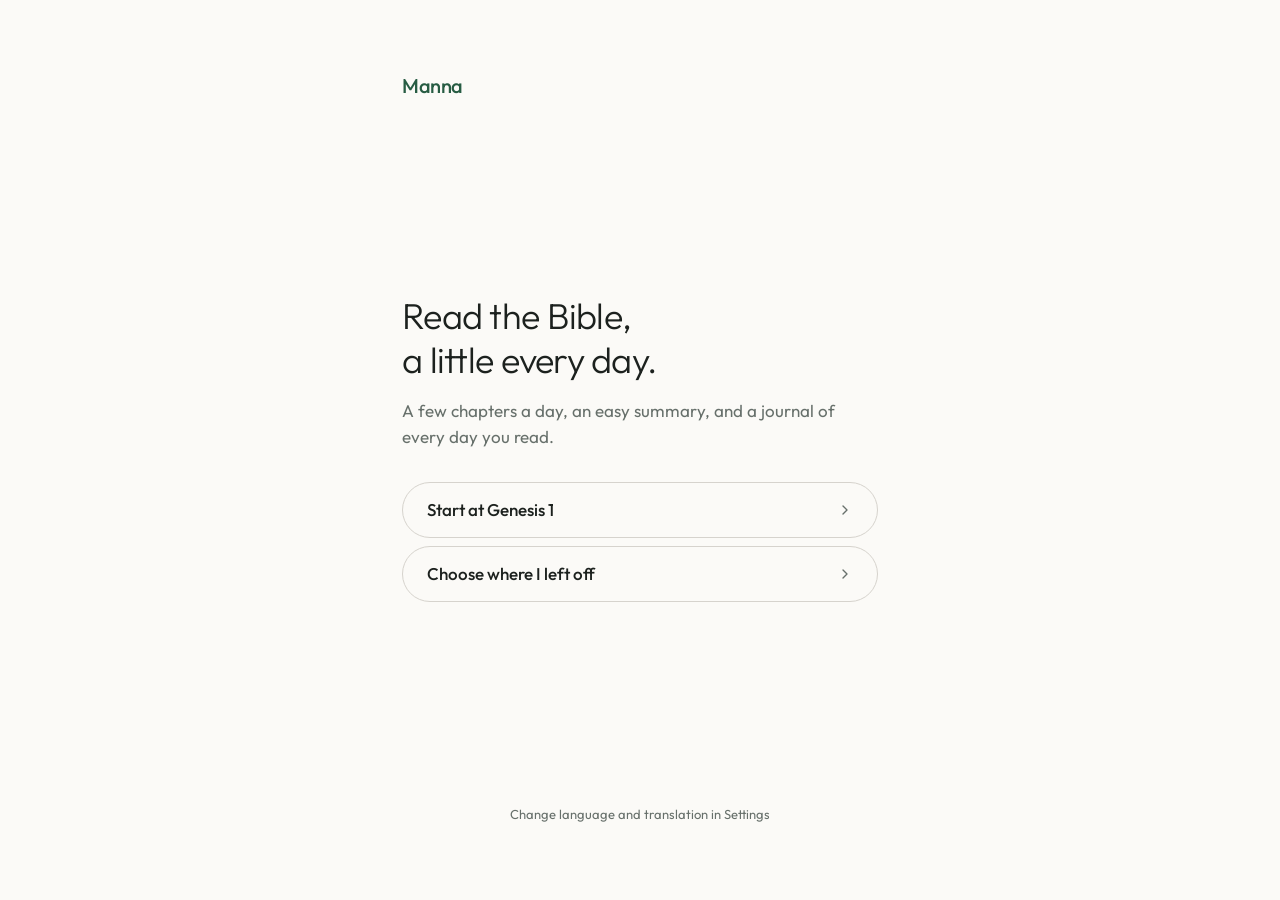
==== commit 68ea2345: "Today redesign: summary and key card, one tap reading, listening and sharing Today keeps one layout " ====
--- a/index.html
+++ b/index.html
@@ -15,7 +15,7 @@
   <link rel="preconnect" href="https://fonts.googleapis.com">
   <link rel="preconnect" href="https://fonts.gstatic.com" crossorigin>
   <link href="https://fonts.googleapis.com/css2?family=Outfit:wght@300;400;500;600&family=Noto+Sans+KR:wght@300;400;500;600&family=Noto+Serif+KR:wght@400&family=Noto+Serif:wght@400&display=swap" rel="stylesheet">
-  <link rel="stylesheet" href="styles.css?v=202611140641">
+  <link rel="stylesheet" href="styles.css?v=202611141252">
 </head>
 <body>
   <nav class="tabs" id="tabs" aria-label="메뉴"></nav>
@@ -25,8 +25,8 @@
   <div class="reading-bar" id="readingBar" role="region" aria-label="Reading" inert></div>
   <button class="to-top" id="toTop" type="button" hidden><svg width="18" height="18" viewBox="0 0 24 24" fill="none" stroke="currentColor" stroke-width="2" stroke-linecap="round" stroke-linejoin="round" aria-hidden="true"><path d="M18 15l-6-6-6 6"/></svg></button>
   <div class="toast" id="toast" role="status" aria-live="polite"></div>
-  <script src="i18n.js?v=202611140641"></script>
-  <script src="summary.js?v=202611140641"></script>
-  <script src="app.js?v=202611140641"></script>
+  <script src="i18n.js?v=202611141252"></script>
+  <script src="summary.js?v=202611141252"></script>
+  <script src="app.js?v=202611141252"></script>
 </body>
 </html>
--- a/styles.css
+++ b/styles.css
@@ -659,3 +659,54 @@
   .top { padding-top: 40px; padding-bottom: 12px; }
   .answer, .page-title { font-size: 48px; line-height: 56px; }
 }
+
+/* ============================================================
+   Today, summary and key card. Three sizes: 34 light title, 17 reading text, 13 small grey.
+   Manna's words in sans, scripture in serif and quotes. Spacing in 8s.
+   ============================================================ */
+:root { --sage: #EDF2E8; }
+.s-label { margin: 0; font-size: 13px; line-height: 18px; font-weight: 400; color: var(--muted); }
+.today {
+  display: flex; flex-direction: column;
+  min-height: calc(100dvh - env(safe-area-inset-bottom, 0px) - 88px);
+  padding: calc(env(safe-area-inset-top, 0px) + 20px) var(--gutter) 24px;
+  max-width: 680px; margin: 0 auto; box-sizing: border-box;
+}
+.t-head { height: 44px; display: flex; align-items: center; justify-content: space-between; }
+.done-chip { display: inline-flex; align-items: center; gap: 4px; font-size: 13px; line-height: 18px; color: var(--green-text); }
+.today .answer { margin: 16px 0 0; font-size: 34px; line-height: 42px; font-weight: 300; letter-spacing: -0.02em; }
+.today .summary { display: block; gap: 0; margin-top: 24px; }
+.s-points { margin-top: 8px; }
+.s-points p { margin: 0 0 8px; font-size: 17px; line-height: 26px; color: var(--ink); }
+.s-points p:last-child { margin-bottom: 0; }
+.key-card { margin-top: 24px; background: var(--sage); border-radius: 24px; padding: 24px 24px 8px; }
+.key-msg { margin: 8px 0 0; font-size: 17px; line-height: 26px; color: var(--ink); }
+.key-verse { margin: 16px 0 0; font-family: var(--serif); font-size: 17px; line-height: 28px; color: var(--ink); }
+.key-foot { height: 44px; display: flex; align-items: center; justify-content: space-between; }
+.icon-btn { width: 44px; height: 44px; margin-right: -12px; border: 0; background: none; color: var(--muted); display: inline-flex; align-items: center; justify-content: center; padding: 0; }
+.icon-btn:focus-visible { outline: 2px solid var(--primary); outline-offset: 2px; border-radius: 999px; }
+.t-gap { flex-grow: 1; min-height: 24px; }
+.t-actions { display: grid; grid-template-columns: minmax(0, 1fr) minmax(0, 1fr); gap: 8px; }
+.t-actions .btn { display: inline-flex; align-items: center; justify-content: center; gap: 8px; }
+.today .note-box, .today .card.pad { margin-top: 24px; }
+.done-area .btn { display: inline-flex; align-items: center; justify-content: center; gap: 8px; width: 100%; }
+.read-top { background: none; border: 0; padding-top: calc(env(safe-area-inset-top, 0px) + 20px); padding-bottom: 0; }
+.read-body { padding-top: 0; }
+@media (min-width: 900px) {
+  .today { min-height: calc(100vh - var(--topbar)); padding-top: 40px; }
+  .today .answer { font-size: 44px; line-height: 52px; }
+  .read-top { padding-top: 40px; }
+}
+
+/* First open. Quiet, the name in green text only, one tap to start. */
+.welcome { padding: calc(env(safe-area-inset-top, 0px) + 20px) var(--gutter) calc(env(safe-area-inset-bottom, 0px) + 24px); max-width: 520px; margin: 0 auto; box-sizing: border-box; flex-direction: column; justify-content: flex-start; gap: 0; }
+.w-name { height: 44px; display: flex; align-items: center; font-size: 20px; font-weight: 500; letter-spacing: -0.02em; color: var(--green-text); }
+.w-mid { flex: 1; display: flex; flex-direction: column; justify-content: center; padding: 24px 0; }
+.w-title { margin: 0; font-size: 36px; line-height: 44px; font-weight: 300; letter-spacing: -0.02em; white-space: pre-line; }
+.w-sub { margin: 16px 0 0; font-size: 17px; line-height: 26px; color: var(--muted); }
+.w-pills { margin-top: 32px; display: flex; flex-direction: column; gap: 8px; }
+.w-pill { box-sizing: border-box; height: 56px; border-radius: 999px; border: 1.5px solid var(--border); background: transparent; color: var(--ink); padding: 0 24px; display: flex; align-items: center; justify-content: space-between; font-family: inherit; font-size: 17px; font-weight: 500; text-decoration: none; }
+.w-pill svg { color: var(--muted); }
+.w-pill:focus-visible { outline: 2px solid var(--primary); outline-offset: 2px; }
+.w-note { text-decoration: none; text-align: center; font-size: 13px; color: var(--muted); padding: 12px 0; }
+@media (min-width: 900px) { .welcome { flex-direction: column; align-items: stretch; padding: 64px var(--gutter); } .w-gap, .w-form { display: none; } }
